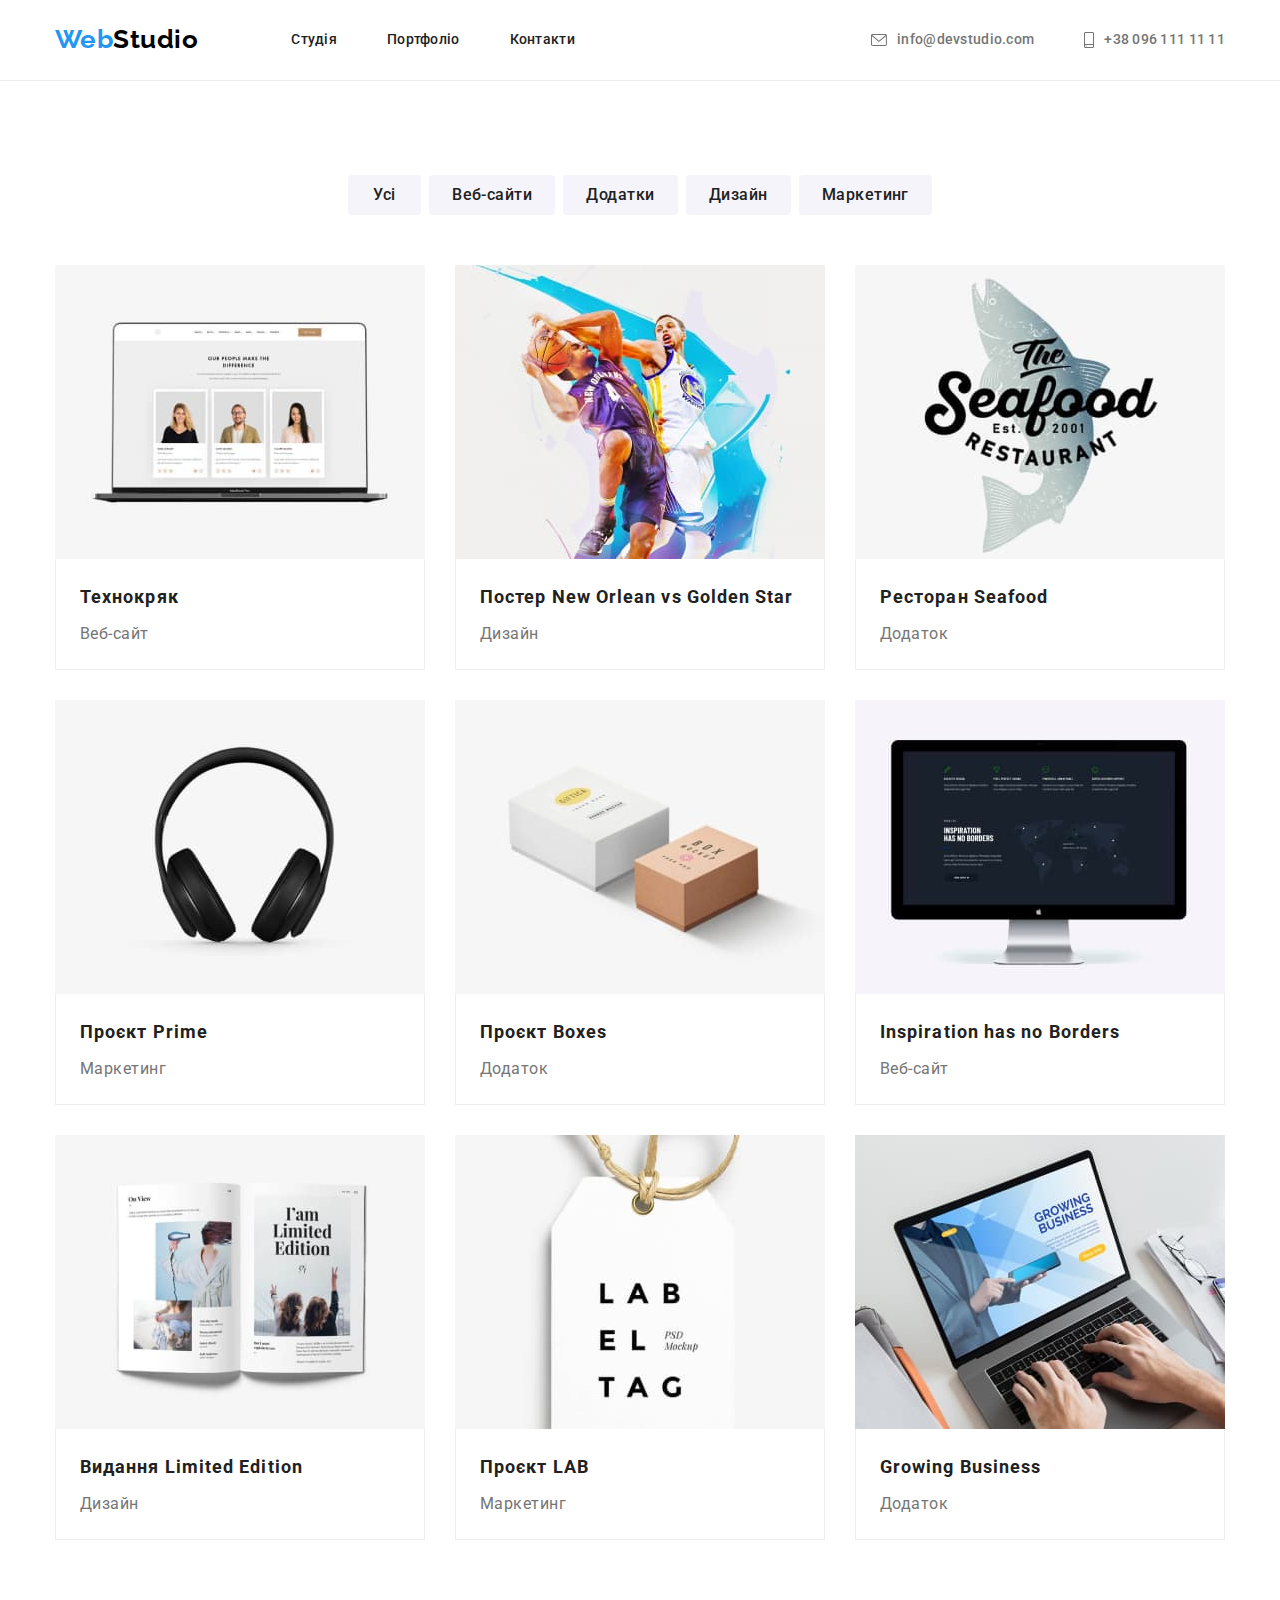
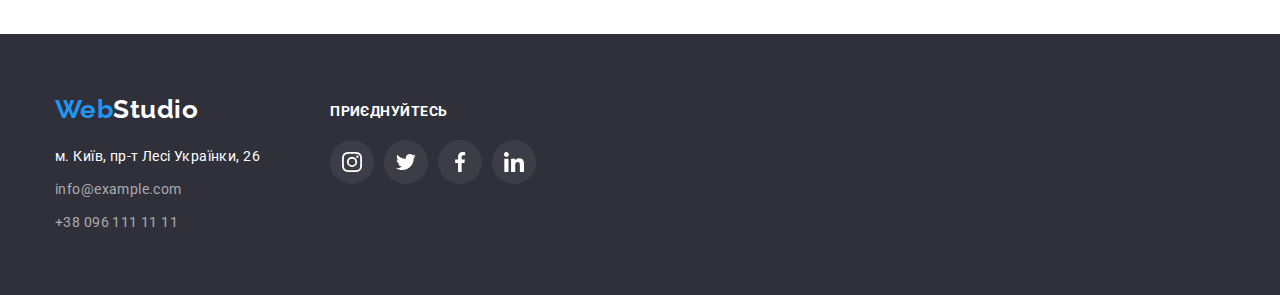
==== portfolio.html @ 876f8f0c "Summary (required)" ====
<!DOCTYPE html>
<html lang="uk">
  <head>
    <meta charset="UTF-8" />
    <meta http-equiv="X-UA-Compatible" content="IE=edge" />
    <meta name="viewport" content="width=device-width, initial-scale=1.0" />
    <title>Document</title>
    <link rel="preconnect" href="https://fonts.googleapis.com" />
    <link rel="preconnect" href="https://fonts.gstatic.com" crossorigin />
    <link
      href="https://fonts.googleapis.com/css2?family=Raleway:wght@700&family=Roboto:wght@400;500;700;900&display=swap"
      rel="stylesheet"
    />
    <link
      rel="stylesheet"
      href="https://cdn.jsdelivr.net/npm/modern-normalize@1.1.0/modern-normalize.min.css"
    />
    <link rel="stylesheet" href="./css/styles.css" />
  </head>
  <body>
    <!--Шапка-->
    <header class="header">
      <div class="container nav-flex">
        <nav class="header-nav">
          <!--Лого-->
          <a class="logo-header link" href="index.html"
            >Web<span class="logo-black">Studio</span></a
          >
          <!--Навігація-->
          <ul class="header-nav-list list">
            <li class="header-nav-item">
              <a class="header-nav-link link" href="./index.html">Студія</a>
            </li>
            <li class="header-nav-item">
              <a class="header-nav-link link" href="./portfolio.html"
                >Портфоліо</a
              >
            </li>
            <li class="header-nav-item">
              <a class="header-nav-link link" href="#">Контакти</a>
            </li>
          </ul>
        </nav>

        <ul class="header-contact-list list">
          <li class="header-contact-item">
            <a class="header-contact-link link" href="mailto:info@devstudio.com"
              ><svg class="contact-icon" width="16" height="12">
                <use href="./images/symbol-defs.svg#icon-envelope"></use>
              </svg>
              info@devstudio.com</a
            >
          </li>
          <li class="header-contact-item">
            <a class="header-contact-link link" href="tel:+380961111111"
              ><svg class="contact-icon" width="10" height="16">
                <use href="./images/symbol-defs.svg#icon-smartphone"></use>
              </svg>
              +38 096 111 11 11</a
            >
          </li>
        </ul>
      </div>
    </header>

    <!--Портфоліо-->
    <main class="main-page">
      <section class="gallery-section section">
        <div class="container">
          <h1 class="visually-hidden">Портфоліо</h1>
          <ul class="portfolio-btn-list list">
            <li class="portfolio-btn-item">
              <button type="button" class="portfolio-btn">Усі</button>
            </li>
            <li class="portfolio-btn-item">
              <button type="button" class="portfolio-btn">Веб-сайти</button>
            </li>
            <li class="portfolio-btn-item">
              <button type="button" class="portfolio-btn">Додатки</button>
            </li>
            <li class="portfolio-btn-item">
              <button type="button" class="portfolio-btn">Дизайн</button>
            </li>
            <li class="portfolio-btn-item">
              <button type="button" class="portfolio-btn">Маркетинг</button>
            </li>
          </ul>

          <ul class="portfolio-list list">
            <li class="portfolio-list-item">
              <a class="portfolio-link link" href=""
                ><img
                  src="./images/img7.jpg"
                  alt="Веб-сайт"
                  width="370"
                  height="294"
                />
                <div class="gallery-text">
                  <h2 class="portfolio-list-title">Технокряк</h2>
                  <p class="portfolio-list-text">Веб-сайт</p>
                </div>
              </a>
            </li>

            <li class="portfolio-list-item">
              <a class="portfolio-link link" href=""
                ><img
                  src="./images/img8.jpg"
                  alt="Дизайн"
                  width="370"
                  height="294"
                />
                <div class="gallery-text">
                  <h2 class="portfolio-list-title">
                    Постер New Orlean vs Golden Star
                  </h2>
                  <p class="portfolio-list-text">Дизайн</p>
                </div>
              </a>
            </li>

            <li class="portfolio-list-item">
              <a class="portfolio-link link" href=""
                ><img
                  src="./images/img9.jpg"
                  alt="Додаток"
                  width="370"
                  height="294"
                />
                <div class="gallery-text">
                  <h2 class="portfolio-list-title">Ресторан Seafood</h2>
                  <p class="portfolio-list-text">Додаток</p>
                </div>
              </a>
            </li>

            <li class="portfolio-list-item">
              <a class="portfolio-link link" href=""
                ><img
                  src="./images/img10.jpg"
                  alt="Маркетинг"
                  width="370"
                  height="294"
                />
                <div class="gallery-text">
                  <h2 class="portfolio-list-title">Проєкт Prime</h2>
                  <p class="portfolio-list-text">Маркетинг</p>
                </div>
              </a>
            </li>

            <li class="portfolio-list-item">
              <a class="portfolio-link link" href=""
                ><img
                  src="./images/img11.jpg"
                  alt="Додаток"
                  width="370"
                  height="294"
                />
                <div class="gallery-text">
                  <h2 class="portfolio-list-title">Проєкт Boxes</h2>
                  <p class="portfolio-list-text">Додаток</p>
                </div>
              </a>
            </li>

            <li class="portfolio-list-item">
              <a class="portfolio-link link" href=""
                ><img
                  src="./images/img12.jpg"
                  alt="Веб-сайт"
                  width="370"
                  height="294"
                />
                <div class="gallery-text">
                  <h2 class="portfolio-list-title">
                    Inspiration has no Borders
                  </h2>
                  <p class="portfolio-list-text">Веб-сайт</p>
                </div>
              </a>
            </li>

            <li class="portfolio-list-item">
              <a class="portfolio-link link" href=""
                ><img
                  src="./images/img13.jpg"
                  alt="Дизайн"
                  width="370"
                  height="294"
                />
                <div class="gallery-text">
                  <h2 class="portfolio-list-title">Видання Limited Edition</h2>
                  <p class="portfolio-list-text">Дизайн</p>
                </div>
              </a>
            </li>

            <li class="portfolio-list-item">
              <a class="portfolio-link link" href=""
                ><img
                  src="./images/img14.jpg"
                  alt="Маркетинг"
                  width="370"
                  height="294"
                />
                <div class="gallery-text">
                  <h2 class="portfolio-list-title">Проєкт LAB</h2>
                  <p class="portfolio-list-text">Маркетинг</p>
                </div>
              </a>
            </li>

            <li class="portfolio-list-item">
              <a class="portfolio-link link" href=""
                ><img
                  src="./images/img15.jpg"
                  alt="Додаток"
                  width="370"
                  height="294"
                />
                <div class="gallery-text">
                  <h2 class="portfolio-list-title">Growing Business</h2>
                  <p class="portfolio-list-text">Додаток</p>
                </div>
              </a>
            </li>
          </ul>
        </div>
      </section>
    </main>

    <!--Підвал-->
    <footer class="footer">
      <div class="container">
        <div class="footer-position">
          <div class="footer-contact-position">
            <a class="logo-footer link" href="index.html"
              >Web<span class="logo-white">Studio</span></a
            >

            <!--Список контактів-->
            <address class="footer-contact">
              <ul class="footer-contact-list list">
                <li class="footer-contact-item">
                  <a
                    class="footer-contact-link-address link"
                    href="https://bit.ly/3AlN00h"
                    >м. Київ, пр-т Лесі Українки, 26</a
                  >
                </li>
                <li class="footer-contact-item">
                  <a
                    class="footer-contact-link link"
                    href="mailto:info@example.com"
                    >info@example.com</a
                  >
                </li>
                <li class="footer-contact-item">
                  <a class="footer-contact-link link" href="tel:+380961111111"
                    >+38 096 111 11 11</a
                  >
                </li>
              </ul>
            </address>
          </div>

          <!--Соціальні мережі-->
          <div class="footer-social-networks">
            <h2 class="footer-social-title">Приєднуйтесь</h2>
            <ul class="footer-social-list list">
              <li class="footer-social-item">
                <a class="footer-social-link" href="">
                  <svg class="footer-social-icon" width="20" height="20">
                    <use href="./images/symbol-defs.svg#icon-instagram"></use>
                  </svg>
                </a>
              </li>

              <li class="footer-social-item">
                <a class="footer-social-link" href="">
                  <svg class="footer-social-icon" width="20" height="20">
                    <use href="./images/symbol-defs.svg#icon-twiter"></use>
                  </svg>
                </a>
              </li>

              <li class="footer-social-item">
                <a class="footer-social-link" href="">
                  <svg class="footer-social-icon" width="20" height="20">
                    <use href="./images/symbol-defs.svg#icon-facebook"></use>
                  </svg>
                </a>
              </li>

              <li class="footer-social-item">
                <a class="footer-social-link" href="">
                  <svg class="footer-social-icon" width="20" height="20">
                    <use href="./images/symbol-defs.svg#icon-linkedin"></use>
                  </svg>
                </a>
              </li>
            </ul>
          </div>
        </div>
      </div>
    </footer>
  </body>
</html>
---- css/styles.css ----
:root {
    --primary-text-color: #212121;
    --secondary-text-color: #757575;
    --white-text-color: #ffffff;
    --accent-color: #2196f3;
    --black-logo-color: #000000;
    --white-background-color: #ffffff;
    --hero-background-color: #2f303a;
    --team-background-color: #f5f4fa;
    --footer-text-color: rgba(255, 255, 255, 0.6);
}

body {
    font-family: Roboto, sans-serif;
    letter-spacing: 0.03em;
    background-color: var(--white-background-color);
    color: var(--primary-text-color);
}

/* скидаємо відступи */
h1,
h2,
h3,
p {
    margin: 0;
    padding: 0;
}

ul,
li {
    margin: 0;
    padding: 0;
}

img {
    display: block;
    max-width: 100%;
    height: auto;
}

.container {
    width: 1200px;
    padding-left: 15px;
    padding-right: 15px;
    margin-left: auto;
    margin-right: auto;
}

.section {
    padding-top: 94px;
    padding-bottom: 94px;
}

/* прибираємо крапки з списків */
.list {
    list-style: none;
}

/* прибираємо підкресоювання посилань */
.link {
    text-decoration: none;
}

/* прибираємо зайві заголовки */
.visually-hidden {
    position: absolute;
    white-space: nowrap;
    width: 1px;
    height: 1px;
    overflow: hidden;
    border: 0;
    padding: 0;
    clip: rect(0 0 0 0);
    clip-path: inset(50%);
    margin: -1px;
}

/* Шапка */

.header {
    background-color: var(--white-background-color);
    border-bottom: 1px solid #ececec;
}

.nav-flex {
    display: flex;
    align-items: center;
}

/* Лого */
.logo-header {
    font-family: 'Raleway';
    font-style: normal;
    font-weight: 700;
    font-size: 26px;
    line-height: 1.19;
    color: var(--accent-color);

    margin-right: 93px;
    padding-top: 24px;
    padding-bottom: 25px;
}

.logo-black {
    color: var(--black-logo-color);
}

.logo-white {
    color: var(--white-text-color);
}

/* Навігація */

.header-nav {
    display: flex;
    align-items: center;
}

.header-nav-list {
    display: flex;
    align-items: center;
    
}

.header-nav-item:not(:last-child) {
    margin-right: 50px;
}


.header-nav-link {
    font-family: inherit;
    font-weight: 500;
    font-size: 14px;
    line-height: 1.14;
    letter-spacing: 0.02em;
    color: var(--primary-text-color);

    padding-top: 32px;
    padding-bottom: 32px;
    display: block;
}

.header-contact-list {
    display: flex;
    margin-left: auto;
   
}

.header-contact-item+.header-contact-item {
    margin-left: 50px;
}

.header-contact-link {
    font-family: inherit;
    font-weight: 500;
    font-size: 14px;
    line-height: 1.14;
    letter-spacing: 0.02em;
    color: var(--secondary-text-color);

    display: inline-flex;
    padding-top: 32px;
    padding-bottom: 32px;
    color: var(--secondary-text-color);
    align-items: center;
}

.header-nav-link:hover,
.header-nav-link:focus,
.header-contact-link:hover,
.header-contact-link:focus {
    color: var(--accent-color);
}

.header-nav-link.current {
    color: var(--accent-color);
}

.contact-icon {
    margin-right: 10px;
    fill: currentColor;
}

/* Основний контент */

/* ГЕРОЙ */
.hero {
    background-color: var(--hero-background-color);
    text-align: center;
    padding-top: 200px;
    padding-bottom: 200px;
    max-width: 1600px;
    margin-left: auto;
    margin-right: auto;

    background-image: linear-gradient(to right,
                rgba(47, 48, 58, 0.4),
                rgba(47, 48, 58, 0.4)),
            url("../images/Img16.jpg");
    background-repeat: no-repeat;
    background-position: center;
    background-size: cover;
}

.hero-title {
    font-weight: 900;
    font-size: 44px;
    line-height: 1.36;
    text-align: center;
    letter-spacing: 0.06em;
    text-transform: uppercase;
    color: var(--white-text-color);
    
    width: 696px;
    margin-top: 0;
    margin-bottom: 30px;
    margin-left: auto;
    margin-right: auto;
}

.hero-btn {
    font-family: inherit;
    font-weight: 700;
    font-size: 16px;
    line-height: 1.87;
    letter-spacing: 0.06em;
    background-color: var(--accent-color);
    color: var(--white-text-color);
    cursor: pointer;
    box-shadow: 0px 4px 4px rgba(0, 0, 0, 0.15);
    
    border-radius: 4px;
    border: none;
    padding: 10px 32px;

}

.hero-btn:hover,
.hero-btn:focus {
    background-color: var(--white-text-color);
    color: var(--accent-color);
}

/* Список переваг */

.features-list {
    display: flex;
}

.features-item:not(:last-child) {
    margin-right: 30px;
    max-width: 270px;
}

.features-icon-fon {
display: flex;
justify-content: center;
align-items: center;

width: 270px;
height: 120px;
margin-bottom: 30px;
background-color: var(--team-background-color);
border-radius: 4px;
}



.features-title {
    font-weight: 700;
    font-size: 14px;
    line-height: 1.14;
    letter-spacing: 0.03em;
    text-transform: uppercase;
    color: var(--primary-text-color);

    margin-bottom: 10px;
}

.features-text {
    font-weight: 400;
    font-size: 14px;
    line-height: 1.71;
    letter-spacing: 0.03em;
    color: var(--secondary-text-color);
}

/* Список занять */

.work-section {
    padding-bottom: 94px;
}

.work-list {
    display: flex;
}

.work-item:not(:last-child) {
    margin-right: 30px;
}

.section-title {
    font-weight: 700;
    font-size: 36px;
    line-height: 1.16;
    text-align: center;
    letter-spacing: 0.03em;
    color: var(--primary-text-color);

    margin-bottom: 50px;
}

/* Команда */
.team-section {
    background-color: var(--team-background-color);
}

.team-list {
    display: flex;
}

.team-item:not(:last-child) {
    margin-right: 30px;
}

.team-item {
    background: #FFFFFF;
    box-shadow: 0px 1px 3px rgba(0, 0, 0, 0.12), 0px 1px 1px rgba(0, 0, 0, 0.14), 0px 2px 1px rgba(0, 0, 0, 0.2);
    border-radius: 0px 0px 4px 4px;}

.team-workers {
    padding: 30px 0px;
}

.team-worker {
    font-weight: 500;
    font-size: 16px;
    line-height: 1.18;
    text-align: center;
    letter-spacing: 0.03em;
    color: var(--primary-text-color);
    
    margin-bottom: 10px;
}

.team-profesional {
    font-weight: 400;
    font-size: 16px;
    line-height: 1.18;
    text-align: center;
    letter-spacing: 0.03em;
    color: var(--secondary-text-color);
    margin-bottom: 16px;
}

.team-social-list {
    display: flex;
    padding: 0px 32px;
    
    list-style: none;
    justify-content: space-between;
    align-items: center;
}

.team-social-item {
    width: 44px;
    height: 44px;
}

.team-social-link {
    display: flex;
    width: 44px;
    height: 44px;
    justify-content: center;
    align-items: center;
    border-radius: 50%;
    color: #afb1b8;
    background-color: #FFFFFF;
}

.team-social-link:hover {
    color: #ffffff;
    background-color: var(--accent-color);
}

.team-social-icon {
    fill: currentColor;
}

/* Клієнти */

.client-section {
    padding-top: 94px;
    padding-bottom: 94px;
}

.client-title {
    margin-bottom: 50px;

    font-weight: 700;
    font-size: 36px;
    line-height: 1.17;
    text-align: center;
}

.client-list {
    display: flex;
}

.client-item {
    
    border-radius: 4px;
    width: 170px;
    height: 90px;
    justify-content: center;
    align-items: center;
}

.client-item:not(:last-child) {
    margin-right: 30px;
}

.client-link {
display: flex;
justify-content: center;
align-items: center;
width: 170px;
height: 92px;
border-radius: 4px;
border: 1px solid #afb1b8;
color: #AFB1B8;
fill: currentColor;
}



.client-link:hover,
.client-link:focus {
    color: var(--accent-color);
    border-color: var(--accent-color);
}


/* Підвал */
.footer {
    background-color: var(--hero-background-color);

    padding-top: 60px;
    padding-bottom: 60px;
}
 .logo-footer {
    font-family: 'Raleway';
    font-style: normal;
    font-weight: 700;
    font-size: 26px;
    line-height: 1.19;
    color: var(--accent-color);
    
    display: inline-block;
    margin-bottom: 20px;
 }

.footer-contact-item:not(:last-child)  {
    margin-bottom: 9px;
}

/* Список контактів */

.footer-position {
    display: flex;
    margin: 0;
    padding: 0;
    list-style: none;
    }

.footer-contact-link-address:hover,
.footer-contact-link-address:focus,
.footer-contact-link:hover,
.footer-contact-link:focus {
    color: var(--accent-color);
}

.footer-contact-list.current {
    color: var(--accent-color);
}

.footer-contact-link-address {
    font-family: 'Roboto';
    font-style: normal;
    font-weight: 400;
    font-size: 14px;
    line-height: 1.71;
    letter-spacing: 0.03em;
    color: var(--white-text-color);
}

.footer-contact-link {
    font-family: 'Roboto';
    font-style: normal;
    font-weight: 400;
    font-size: 14px;
    line-height: 1.71;
    letter-spacing: 0.03em;
    color: var(--footer-text-color);
}

/* Соціальні мережі */

.footer-social-title {
    padding: 0px 0px 0px 0px;
    margin-top: 10px;
    margin-bottom: 20px;
    
    font-weight: 700;
    font-size: 14px;
    line-height: 1.14;
    text-transform: uppercase;
    color: var(--white-text-color);
}

.footer-social-networks {
    margin-left: 70px;
    width: 206px;
}

.footer-social-list {
    list-style: none;
    justify-content: space-between;
    align-items: center;

    display: flex;
    padding: 0;
    margin-top: 0;
}

.footer-social-item {
    width: 44px;
    height: 44px;
}

.footer-social-link {
    width: 44px;
    height: 44px;
    display: flex;
    justify-content: center;
    align-items: center;
    border-radius: 50%;
    color: #ffffff;
    background-color: #ffffff10;
}

.footer-social-link:hover {
    color: #ffffff;
    background-color: var(--accent-color);
}

.footer-social-icon {
    fill: currentColor;
}



/* Портфоліо */

.portfolio-btn-list {
    display: flex;
    justify-content: center;
    margin-bottom: 50px;
}

.portfolio-btn-item:not(:last-child) {
    margin-right: 8px;
}

.portfolio-btn {
    font-family: inherit;
    font-weight: 500;
    font-size: 16px;
    line-height: 1.63;
    text-align: center;
    letter-spacing: 0.03em;
    background-color: var(--team-background-color);
    color: var(--primary-text-color);
    cursor: pointer;

    display: inline-block;
    min-width: 73px;
    border-radius: 4px;
    border: 1px solid transparent;
    padding: 6px 22px;
}

.portfolio-btn:hover,
.portfolio-btn:focus {
    background-color: var(--accent-color);
    color: var(--white-text-color);
    box-shadow: 0px 3px 1px rgba(0, 0, 0, 0.1), 0px 1px 2px rgba(0, 0, 0, 0.08), 0px 2px 2px rgba(0, 0, 0, 0.12);
}

.portfolio-list {
    display: flex;
    flex-wrap: wrap;
    margin: -15px;
}

.portfolio-list-item {
    margin: 15px;
}

.portfolio-link:hover,
.portfolio-link:focus {
    display: block;
    box-shadow: 0px 1px 1px rgba(0, 0, 0, 0.12), 0px 4px 4px rgba(0, 0, 0, 0.06), 1px 4px 6px rgba(0, 0, 0, 0.16);
}


.gallery-text {
    border: 1px solid #eeeeee;
    border-top: transparent;
    padding: 20px 24px;
}

.portfolio-list-title {
    font-weight: 700;
    font-size: 18px;
    line-height: 2;
    letter-spacing: 0.06em;
    color: var(--primary-text-color);

    margin-bottom: 4px;
}

.portfolio-list-text {
    font-weight: 400;
    font-size: 16px;
    line-height: 1.87;
    letter-spacing: 0.03em;
    color: var(--secondary-text-color);
}
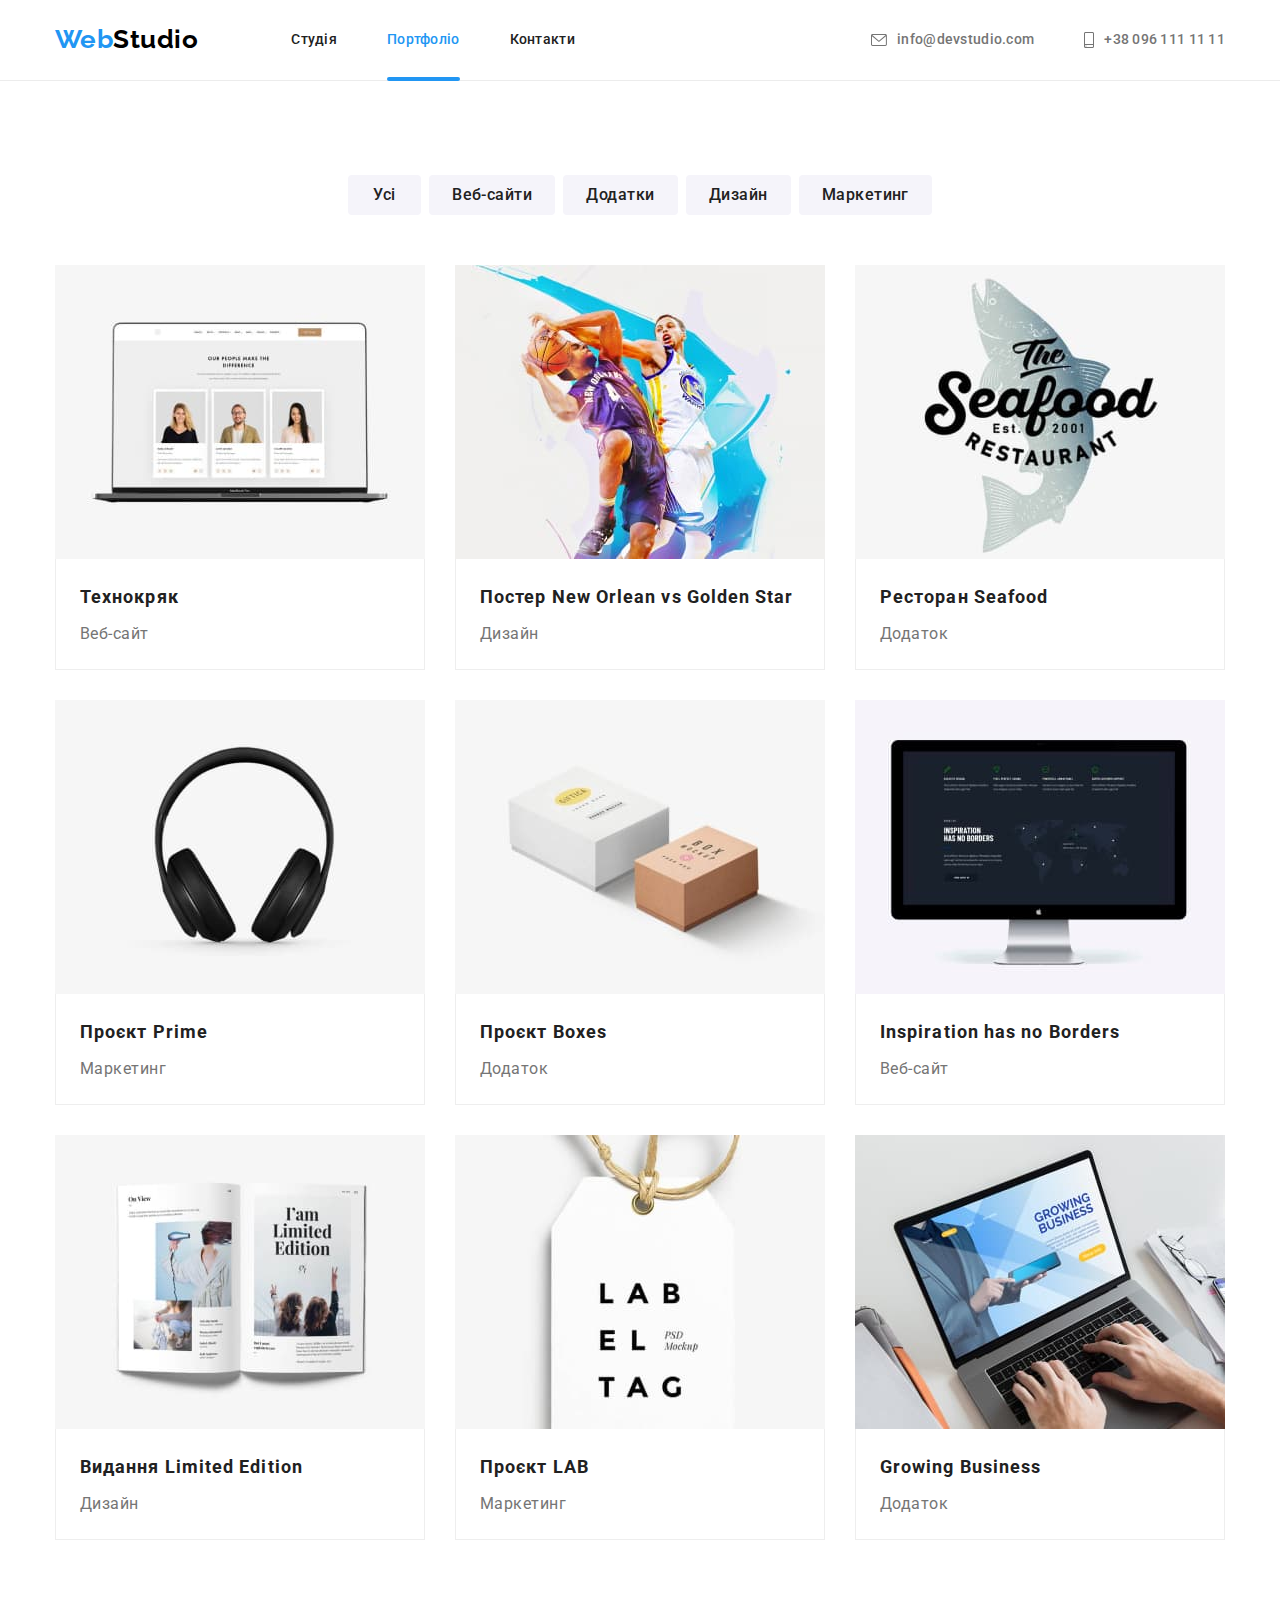
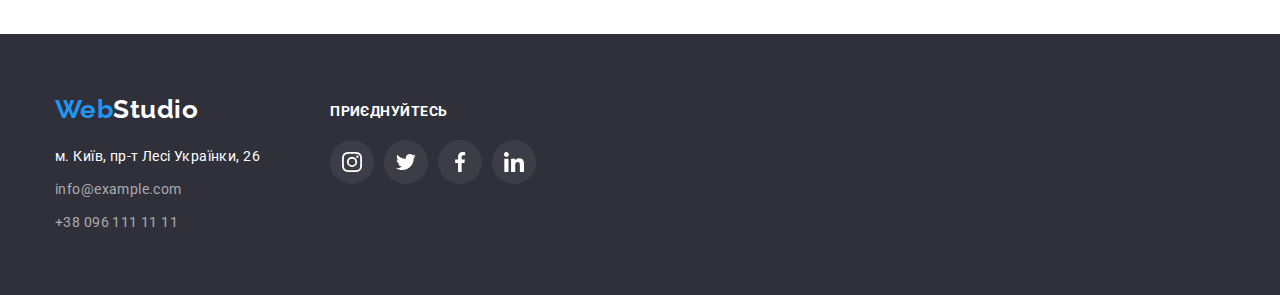
==== commit d81377f0: "Summary (required)" ====
--- a/portfolio.html
+++ b/portfolio.html
@@ -32,7 +32,9 @@
               <a class="header-nav-link link" href="./index.html">Студія</a>
             </li>
             <li class="header-nav-item">
-              <a class="header-nav-link link" href="./portfolio.html"
+              <a
+                class="header-nav-link activ link active"
+                href="./portfolio.html"
                 >Портфоліо</a
               >
             </li>
@@ -89,12 +91,19 @@
           <ul class="portfolio-list list">
             <li class="portfolio-list-item">
               <a class="portfolio-link link" href=""
-                ><img
-                  src="./images/img7.jpg"
-                  alt="Веб-сайт"
-                  width="370"
-                  height="294"
-                />
+                ><div class="portfolio-thumb">
+                  <img
+                    src="./images/img7.jpg"
+                    alt="Веб-сайт"
+                    width="370"
+                    height="294"
+                  />
+                  <p class="portfolio-thumb-text">
+                    Ресурс пропонує комплексні пропозиції з різним рівнем
+                    функціоналу та сервісів. Все це дозволить відвідувачу
+                    отримати вичерпні відомості про компанію чи приватну особу.
+                  </p>
+                </div>
                 <div class="gallery-text">
                   <h2 class="portfolio-list-title">Технокряк</h2>
                   <p class="portfolio-list-text">Веб-сайт</p>
@@ -104,12 +113,19 @@
 
             <li class="portfolio-list-item">
               <a class="portfolio-link link" href=""
-                ><img
-                  src="./images/img8.jpg"
-                  alt="Дизайн"
-                  width="370"
-                  height="294"
-                />
+                ><div class="portfolio-thumb">
+                  <img
+                    src="./images/img8.jpg"
+                    alt="Дизайн"
+                    width="370"
+                    height="294"
+                  />
+                  <p class="portfolio-thumb-text">
+                    Ресурс пропонує комплексні пропозиції з різним рівнем
+                    функціоналу та сервісів. Все це дозволить відвідувачу
+                    отримати вичерпні відомості про компанію чи приватну особу.
+                  </p>
+                </div>
                 <div class="gallery-text">
                   <h2 class="portfolio-list-title">
                     Постер New Orlean vs Golden Star
@@ -121,12 +137,19 @@
 
             <li class="portfolio-list-item">
               <a class="portfolio-link link" href=""
-                ><img
-                  src="./images/img9.jpg"
-                  alt="Додаток"
-                  width="370"
-                  height="294"
-                />
+                ><div class="portfolio-thumb">
+                  <img
+                    src="./images/img9.jpg"
+                    alt="Додаток"
+                    width="370"
+                    height="294"
+                  />
+                  <p class="portfolio-thumb-text">
+                    Ресурс пропонує комплексні пропозиції з різним рівнем
+                    функціоналу та сервісів. Все це дозволить відвідувачу
+                    отримати вичерпні відомості про компанію чи приватну особу.
+                  </p>
+                </div>
                 <div class="gallery-text">
                   <h2 class="portfolio-list-title">Ресторан Seafood</h2>
                   <p class="portfolio-list-text">Додаток</p>
@@ -136,12 +159,19 @@
 
             <li class="portfolio-list-item">
               <a class="portfolio-link link" href=""
-                ><img
-                  src="./images/img10.jpg"
-                  alt="Маркетинг"
-                  width="370"
-                  height="294"
-                />
+                ><div class="portfolio-thumb">
+                  <img
+                    src="./images/img10.jpg"
+                    alt="Маркетинг"
+                    width="370"
+                    height="294"
+                  />
+                  <p class="portfolio-thumb-text">
+                    Ресурс пропонує комплексні пропозиції з різним рівнем
+                    функціоналу та сервісів. Все це дозволить відвідувачу
+                    отримати вичерпні відомості про компанію чи приватну особу.
+                  </p>
+                </div>
                 <div class="gallery-text">
                   <h2 class="portfolio-list-title">Проєкт Prime</h2>
                   <p class="portfolio-list-text">Маркетинг</p>
@@ -151,12 +181,19 @@
 
             <li class="portfolio-list-item">
               <a class="portfolio-link link" href=""
-                ><img
-                  src="./images/img11.jpg"
-                  alt="Додаток"
-                  width="370"
-                  height="294"
-                />
+                ><div class="portfolio-thumb">
+                  <img
+                    src="./images/img11.jpg"
+                    alt="Додаток"
+                    width="370"
+                    height="294"
+                  />
+                  <p class="portfolio-thumb-text">
+                    Ресурс пропонує комплексні пропозиції з різним рівнем
+                    функціоналу та сервісів. Все це дозволить відвідувачу
+                    отримати вичерпні відомості про компанію чи приватну особу.
+                  </p>
+                </div>
                 <div class="gallery-text">
                   <h2 class="portfolio-list-title">Проєкт Boxes</h2>
                   <p class="portfolio-list-text">Додаток</p>
@@ -166,12 +203,19 @@
 
             <li class="portfolio-list-item">
               <a class="portfolio-link link" href=""
-                ><img
-                  src="./images/img12.jpg"
-                  alt="Веб-сайт"
-                  width="370"
-                  height="294"
-                />
+                ><div class="portfolio-thumb">
+                  <img
+                    src="./images/img12.jpg"
+                    alt="Веб-сайт"
+                    width="370"
+                    height="294"
+                  />
+                  <p class="portfolio-thumb-text">
+                    Ресурс пропонує комплексні пропозиції з різним рівнем
+                    функціоналу та сервісів. Все це дозволить відвідувачу
+                    отримати вичерпні відомості про компанію чи приватну особу.
+                  </p>
+                </div>
                 <div class="gallery-text">
                   <h2 class="portfolio-list-title">
                     Inspiration has no Borders
@@ -183,12 +227,19 @@
 
             <li class="portfolio-list-item">
               <a class="portfolio-link link" href=""
-                ><img
-                  src="./images/img13.jpg"
-                  alt="Дизайн"
-                  width="370"
-                  height="294"
-                />
+                ><div class="portfolio-thumb">
+                  <img
+                    src="./images/img13.jpg"
+                    alt="Дизайн"
+                    width="370"
+                    height="294"
+                  />
+                  <p class="portfolio-thumb-text">
+                    Ресурс пропонує комплексні пропозиції з різним рівнем
+                    функціоналу та сервісів. Все це дозволить відвідувачу
+                    отримати вичерпні відомості про компанію чи приватну особу.
+                  </p>
+                </div>
                 <div class="gallery-text">
                   <h2 class="portfolio-list-title">Видання Limited Edition</h2>
                   <p class="portfolio-list-text">Дизайн</p>
@@ -198,12 +249,19 @@
 
             <li class="portfolio-list-item">
               <a class="portfolio-link link" href=""
-                ><img
-                  src="./images/img14.jpg"
-                  alt="Маркетинг"
-                  width="370"
-                  height="294"
-                />
+                ><div class="portfolio-thumb">
+                  <img
+                    src="./images/img14.jpg"
+                    alt="Маркетинг"
+                    width="370"
+                    height="294"
+                  />
+                  <p class="portfolio-thumb-text">
+                    Ресурс пропонує комплексні пропозиції з різним рівнем
+                    функціоналу та сервісів. Все це дозволить відвідувачу
+                    отримати вичерпні відомості про компанію чи приватну особу.
+                  </p>
+                </div>
                 <div class="gallery-text">
                   <h2 class="portfolio-list-title">Проєкт LAB</h2>
                   <p class="portfolio-list-text">Маркетинг</p>
@@ -213,12 +271,19 @@
 
             <li class="portfolio-list-item">
               <a class="portfolio-link link" href=""
-                ><img
-                  src="./images/img15.jpg"
-                  alt="Додаток"
-                  width="370"
-                  height="294"
-                />
+                ><div class="portfolio-thumb">
+                  <img
+                    src="./images/img15.jpg"
+                    alt="Додаток"
+                    width="370"
+                    height="294"
+                  />
+                  <p class="portfolio-thumb-text">
+                    Ресурс пропонує комплексні пропозиції з різним рівнем
+                    функціоналу та сервісів. Все це дозволить відвідувачу
+                    отримати вичерпні відомості про компанію чи приватну особу.
+                  </p>
+                </div>
                 <div class="gallery-text">
                   <h2 class="portfolio-list-title">Growing Business</h2>
                   <p class="portfolio-list-text">Додаток</p>
--- a/css/styles.css
+++ b/css/styles.css
@@ -138,6 +138,9 @@
     padding-top: 32px;
     padding-bottom: 32px;
     display: block;
+
+    position: relative;
+    transition: color 250ms cubic-bezier(0.4, 0, 0.2, 1);
 }
 
 .header-contact-list {
@@ -163,6 +166,8 @@
     padding-bottom: 32px;
     color: var(--secondary-text-color);
     align-items: center;
+
+    transition: color 250ms cubic-bezier(0.4, 0, 0.2, 1);
 }
 
 .header-nav-link:hover,
@@ -172,13 +177,26 @@
     color: var(--accent-color);
 }
 
-.header-nav-link.current {
+.active {
     color: var(--accent-color);
 }
 
 .contact-icon {
     margin-right: 10px;
     fill: currentColor;
+}
+
+
+.active::after {
+    content: "";
+    position: absolute;
+    display: block;
+    bottom: -1px;
+    width: 100%;
+    height: 4px;
+    border-radius: 2px;
+
+    background-color: var(--accent-color);
 }
 
 /* Основний контент */
@@ -233,6 +251,10 @@
     border: none;
     padding: 10px 32px;
 
+    transition: color 250ms cubic-bezier(0.4, 0, 0.2, 1),
+    bacground-color 250ms cubic-bezier(0.4, 0, 0.2, 1),
+    box-shadow 250ms cubic-bezier(0.4, 0, 0.2, 1);
+
 }
 
 .hero-btn:hover,
@@ -310,6 +332,28 @@
     margin-bottom: 50px;
 }
 
+.work-item {
+    position: relative;
+}
+
+.work-text {
+    width: 100%;
+    position: absolute;
+    bottom: 0;
+    left: 0;
+
+    padding: 27px 0px;
+    
+    font-weight: 700;
+    font-size: 14px;
+    line-height: 1.14;
+    text-align: center;
+    text-transform: uppercase;
+    
+    color: var(--white-text-color);
+    background-color: rgba(47, 48, 58, 0.8);
+}
+
 /* Команда */
 .team-section {
     background-color: var(--team-background-color);
@@ -375,7 +419,10 @@
     align-items: center;
     border-radius: 50%;
     color: #afb1b8;
-    background-color: #FFFFFF;
+    background-color: var(--team-background-color);
+
+    transition: bacgraund-color 250ms cubic-bezier(0.4, 0, 0.2, 1),
+    color 250ms cubic-bezier(0.4, 0, 0.2, 1);
 }
 
 .team-social-link:hover {
@@ -430,6 +477,8 @@
 border: 1px solid #afb1b8;
 color: #AFB1B8;
 fill: currentColor;
+
+transition: color 250ms cubic-bezier(0.4, 0, 0.2, 1);
 }
 
 
@@ -492,6 +541,8 @@
     line-height: 1.71;
     letter-spacing: 0.03em;
     color: var(--white-text-color);
+
+    transition: color 250ms cubic-bezier(0.4, 0, 0.2, 1);
 }
 
 .footer-contact-link {
@@ -502,6 +553,8 @@
     line-height: 1.71;
     letter-spacing: 0.03em;
     color: var(--footer-text-color);
+
+    transition: color 250ms cubic-bezier(0.4, 0, 0.2, 1);
 }
 
 /* Соціальні мережі */
@@ -545,8 +598,11 @@
     justify-content: center;
     align-items: center;
     border-radius: 50%;
-    color: #ffffff;
+    color: var(--white-text-color);
     background-color: #ffffff10;
+
+    transition: background-color 250ms cubic-bezier(0.4, 0, 0.2, 1),
+    color 250ms cubic-bezier(0.4, 0, 0.2, 1);
 }
 
 .footer-social-link:hover {
@@ -557,8 +613,6 @@
 .footer-social-icon {
     fill: currentColor;
 }
-
-
 
 /* Портфоліо */
 
@@ -588,6 +642,11 @@
     border-radius: 4px;
     border: 1px solid transparent;
     padding: 6px 22px;
+
+    transition: background-color 250ms cubic-bezier(0.4, 0, 0.2, 1),
+    color 250ms cubic-bezier(0.4, 0, 0.2, 1),
+    box-shadow 250ms cubic-bezier(0.4, 0, 0.2, 1);
+        
 }
 
 .portfolio-btn:hover,
@@ -636,4 +695,95 @@
     line-height: 1.87;
     letter-spacing: 0.03em;
     color: var(--secondary-text-color);
+}
+
+.portfolio-thumb {
+    position: relative;
+    overflow: hidden;
+    
+}
+
+.portfolio-thumb-text {
+    position: absolute;
+    top: 0;
+    left: 0;
+
+    width: 100%;
+    height: 100%;
+    padding: 63px 24px;
+    background: rgba(33, 150, 243, 0.9);
+    color: var(--white-text-color);
+    font-size: 18px;
+    line-height: 1.56;
+    letter-spacing: 0.03em;
+
+    transform: translateY(100%);
+    transition: transform 250ms cubic-bezier(0.4, 0, 0.2, 1);
+}
+
+.portfolio-link:hover .portfolio-thumb-text {
+    transform: translateY(0);
+}
+
+/* Модальне вікно */
+
+.backdrop {
+    position: fixed;
+    top: 0;
+    left: 0;
+    width: 100%;
+    height: 100%;
+    background: rgba(0, 0, 0, 0.2);
+
+    transition: opacity 250ms cubic-bezier(0.4, 0, 0.2, 1), visibility 250ms cubic-bezier(0.4, 0, 0.2, 1);
+}
+
+.backdrop.is-hidden {
+    opacity: 0;
+    visibility: hidden;
+    pointer-events: none;
+
+    transition: opacity 250ms cubic-bezier(0.4, 0, 0.2, 1), visibility 250ms cubic-bezier(0.4, 0, 0.2, 1);
+}
+
+.backdrop.is-hidden .modal {
+    opacity: 0.5;
+    transform: translate(-50%, -50%) scale(2);
+
+    transition-duration: 250ms;
+    transition-timing-function: ease;
+}
+
+
+.modal {
+    position: absolute;
+    top: 50%;
+    left: 50%;
+    transform: translate(-50%, -50%) scale(1);
+    
+    width: 528px;
+    height: 581px;
+    padding: 8px;
+    
+    background: var(--white-background-color);
+    box-shadow: 0px 1px 3px rgba(0, 0, 0, 0.12), 0px 1px 1px rgba(0, 0, 0, 0.14), 0px 2px 1px rgba(0, 0, 0, 0.2);
+    border-radius: 4px;
+    opacity: 1;
+    transition: transform 250ms cubic-bezier(0.4, 0, 0.2, 1);
+}
+
+.close-btn {
+    position: absolute;
+
+    display: flex;
+    align-items: center;
+    justify-content: center;
+
+    right: 8px;
+    top: 8px;
+    background-color: transparent;
+    border-radius: 50%;
+    width: 30px;
+    height: 30px;
+    border: 1px solid #000000;
 }